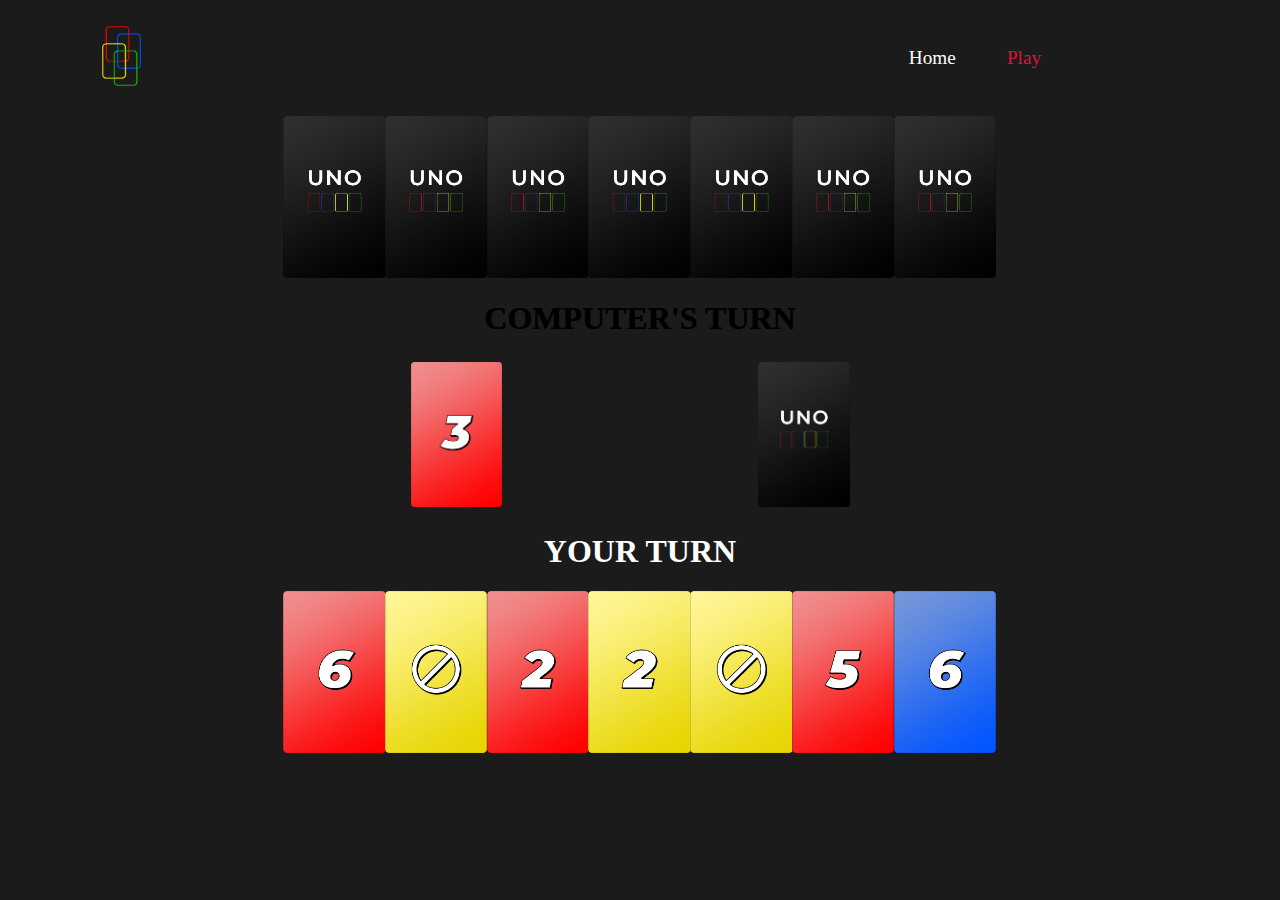
==== Game.html @ f48a2a8b "Second Commit" ====
<html lang="en" dir="ltr">
  <head>
    <meta charset="utf-8">
    <title>Uno Reimagined</title>
    
  </head>
  <body>
  <link href='./Game.css' rel='stylesheet'>
  <header id="header">
    <a href="./UnoWebsite.html">
    <img class="icon" src="./images/icon.png" >
  </a>
      <h1>
        <a class="HomeButton" href="./UnoWebsite.html">Home</a>
      </h1>
      <h1>
        <a class="GameButton" href="./Game.html">Play</a>
      </h1>
  </header>

  <div id="WinPopUp" class="popUp">
    <div class="resultRow">
      <img class="resultImg" src="./images/win.png" alt="">
      <h1 class="resultHeader">You Won!</h1>
      <h6>What do you wanna do now?</h6>
      <div class="row">
        <a class="playButton" href="./Game.html">REMATCH</a>
        <a class="infoButton" href="./UnoWebsite.html">EXIT</a>
      </div>
    </div>
  </div>

  <div id="LossPopUp" class="popUp">
    <div class="resultRow">
      <img src="./images/lose.png" class="resultImg" alt="">
      <h1 class="resultHeader">You Lost! :(</h1>
      <h6>What do you wanna do now?</h6>
      <div class="row">
        <a class="playButton" href="./Game.html">REMATCH</a>
        <a class="infoButton" href="./UnoWebsite.html">EXIT</a>
      </div>
    </div>
  </div>
    

  <div id="WildPopUp" class="popUp">
    <h1 class="chooseCardHeader">Choose a Card</h1>
    <div class="row">
      <div class="col-3">
        <img class="chooseCard" src="./images/BW.png" name="BW" id="playerCard" onclick="playPopUpCard(this)"/>
      </div>
      <div class="col-3">
        <img class="chooseCard" src="./images/GW.png" name="GW" id="playerCard" onclick="playPopUpCard(this)"/>
      </div>
      <div class="col-3">
        <img class="chooseCard" src="./images/RW.png" name="RW" id="playerCard" onclick="playPopUpCard(this)"/>
      </div>
      <div class="col-3">
        <img class="chooseCard" src="./images/YW.png" name="YW" id="playerCard" onclick="playPopUpCard(this)"/>
      </div>
    </div>
  </div>

  <div id="Plus4PopUp" class="popUp">
    <h1 class="chooseCardHeader">Choose a Card</h1>
    <div class="row">
      <div class="col-3">
        <img class="chooseCard" src="./images/BP4.png" name="BP4" id="playerCard" onclick="playPopUpCard(this)"/>
      </div>
      <div class="col-3">
        <img class="chooseCard" src="./images/GP4.png" name="GP4" id="playerCard" onclick="playPopUpCard(this)"/>
      </div>
      <div class="col-3">
        <img class="chooseCard" src="./images/RP4.png" name="RP4" id="playerCard" onclick="playPopUpCard(this)"/>
      </div>
      <div class="col-3">
        <img class="chooseCard" src="./images/YP4.png" name="YP4" id="playerCard" onclick="playPopUpCard(this)"/>
      </div>
    </div>
  </div>

  

  <div class="gameBoard"><div class="computerHand"></div>
  <h1 class="TurnTitles" id="computerTurnText">COMPUTER'S TURN</h1>
    <div id="middleDeck" class="middleDeck">
      <div class="playPile">
        <!-- <img class="playPile" src="./images/Y2.png" id="playCard"> -->
      </div>
      <div class="drawPile">
        <img class="drawPile" src="./images/BackCard.png" id="drawCard" onclick="cardDrew()">
      </div>
     </div>
     <h1 class="TurnTitles" id="playerTurnText">YOUR TURN</h1>
      <div class="playerHand">
          <!-- <img class="playerCard" src="./images/B4.png" id="playerCard" onclick="cardClicked()"/>
          <img class="playerCard" src="./images/Y9.png" id="playerCard" onclick="cardClicked()"/>
          <img class="playerCard" src="./images/Wild.png" id="playerCard" onclick="cardClicked()"/>
          <img class="playerCard" src="./images/R5.png" id="playerCard" onclick="cardClicked()"/>
          <img class="playerCard" src="./images/R7.png" id="playerCard" onclick="cardClicked()"/>
          <img class="playerCard" src="./images/BP2.png" id="playerCard" onclick="cardClicked()"/>
          <img class="playerCard" src="./images/Plus4.png" id="playerCard" onclick="cardClicked()"/> -->
        </div>
      </div>
    </div>
    <script src="./Game.js">
    </script>
  </body>
  </html>
---- Game.css ----
header {
  position:relative;
  margin-top: 2vw;
  width: auto;
  display: flex;
  align-items: right;
  align-content: right;
}

.icon {
  width:3vw;
  height: auto;
  margin-left: 8vw;
}

.homeButton,.gameButton{
  display:inline;
  float:right;
}

.homeButton:hover {
  color: rgb(151, 151, 151);
}

.homeButton {
  margin-left: 60vw;
  font-size: 1.5vw;
  font-weight: 500;
  color: #fff;
  text-decoration: none;
}

.gameButton {
  margin-left: 4vw;
  font-size: 1.5vw;
  font-weight: 500;
  color: crimson;
  text-decoration: none;
}

body {
    margin:auto;
    font-family: Montserrat;
    color: aliceblue;
    background: #1b1b1b;
  }

#WildPopUp, #Plus4PopUp{
    background: rgba(0, 0, 0, 0.89);
    visibility: hidden;
    position: absolute;
    margin-top: 5%;
    margin-left: 20%;
    margin-right: 20%;
    padding: 5% 5% 5% 5%;
    border-radius: 1em;
    background-color: rgba(59, 59, 59, 0.911);
    color: white;
    text-align: center;
    font-size: 1.5vw;
  }

  #LossPopUp, #WinPopUp {
    background: rgba(0, 0, 0, 0.89);
    visibility: hidden;
    position: absolute;
    margin-top: 1%;
    margin-left: 30%;
    margin-right: 30%;
    padding: 5% 5% 5% 5%;
    border-radius: 1em;
    background-color: rgba(59, 59, 59, 0.986);
    color: white;
    text-align: center;
    font-size: 1.5vw;
  }

  .resultHeader{
    margin-top: 3%;
    font-weight: 900;
  }

  .chooseCardHeader {
    margin-top: 0%;
  }

  .chooseCard{
    width: 85%;
    padding-left:5%;
    padding-right:5%;
  
  }

  .resultRow{
    display: block;
    width: 100%;
  }

  .row{
    display: flex;
    width: 100%;
  }

  .col-3{
    width: 25%;
  }

  .resultImg{
    width: 15rem;
  }

  .playButton:hover, .infoButton:hover {
    background-color: rgb(255, 0, 0);
    }
    
    .playButton, .infoButton{
      padding: 1vw 5vw 1vw 5vw;
      background-color:rgba(0, 0, 0, 0.712);
      font-weight:600;
      color: rgb(255, 255, 255);
      border: white solid 2px;
      text-decoration: none;
    }
    
    .playButton {
      border-radius: 1em;
      font-size: 1vw;
      margin-right: 1vw;
    }
    
    .infoButton {
      border-radius: 1em;
      font-size: 1vw;
      margin-left: 1vw;
    }

.gameBoard{
  margin-top: 2vw;
  justify-content: center;
}

.TurnTitles{
  text-align: center;
}

.computerHand{
  display: flex;
  justify-content: center;
}

.computerCard{
  margin-left: -.05vw;
  width: 8%;
  height: auto;
}

.middleDeck{
  margin-left: 15%;
  margin-top: 2vw;
  margin-bottom: 2vw;
  display: flex;
  justify-content: center;
}

.drawPile{
  width: 29%;
  height: auto;
  margin-left: 1vw;
}

.playPile{
  width: 29%;
  height: auto;
  margin-right: .5vw;
}

.playerHand{
  display: block;
  text-align: center;
  justify-content: center;
  margin-bottom: 5vw;
}

.playerCard{
  transition: transform 0.5s ease;
  margin-left: -.05vw;
  width: 8%;
  height: auto;
}

.playerCard:hover{
  transform:translateY(-20px) rotate(-3deg);
  filter: drop-shadow(0 0 0.75rem rgb(0, 0, 0));
}

@keyframes playerTurnGlow {
    from {
        text-shadow: 0 0 15px #00e64d, 0 0 30px #00e64d;
      }
      to {
        text-shadow: 0 0 15px #00e64d;
      }
}

@keyframes computerTurnGlow {
  from {
      text-shadow: 0 0 10px #e60000, 0 0 20px #e60000, 0 0 60px #e60000;
    }
    to {
      text-shadow: 0 0 10px #e60000;
    }
}
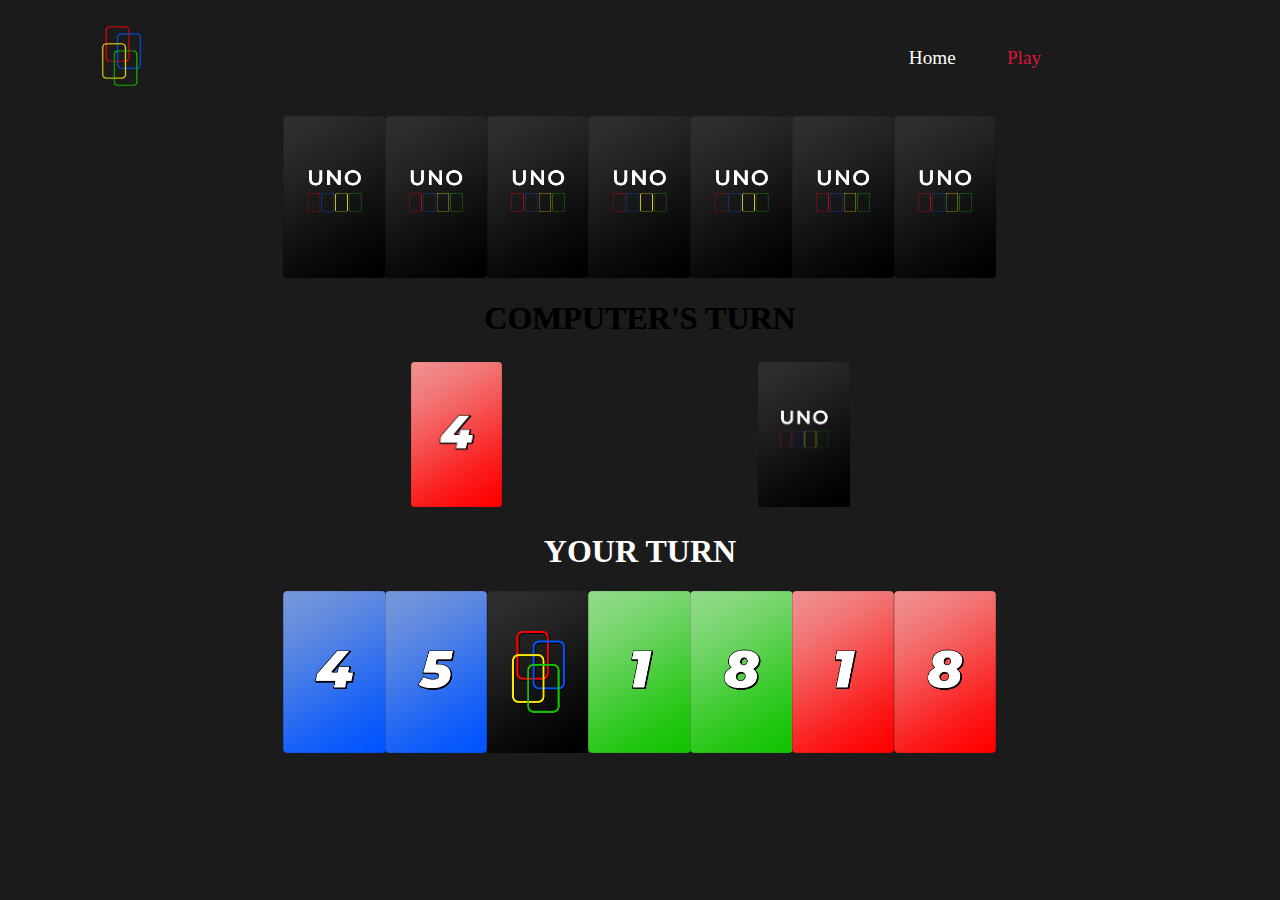
==== commit bd9e5bf7: "Added favicon to Game page" ====
--- a/Game.html
+++ b/Game.html
@@ -2,6 +2,7 @@
   <head>
     <meta charset="utf-8">
     <title>Uno Reimagined</title>
+    <link rel="icon" type="image/x-icon" href="/images/favicon.ico">
     
   </head>
   <body>
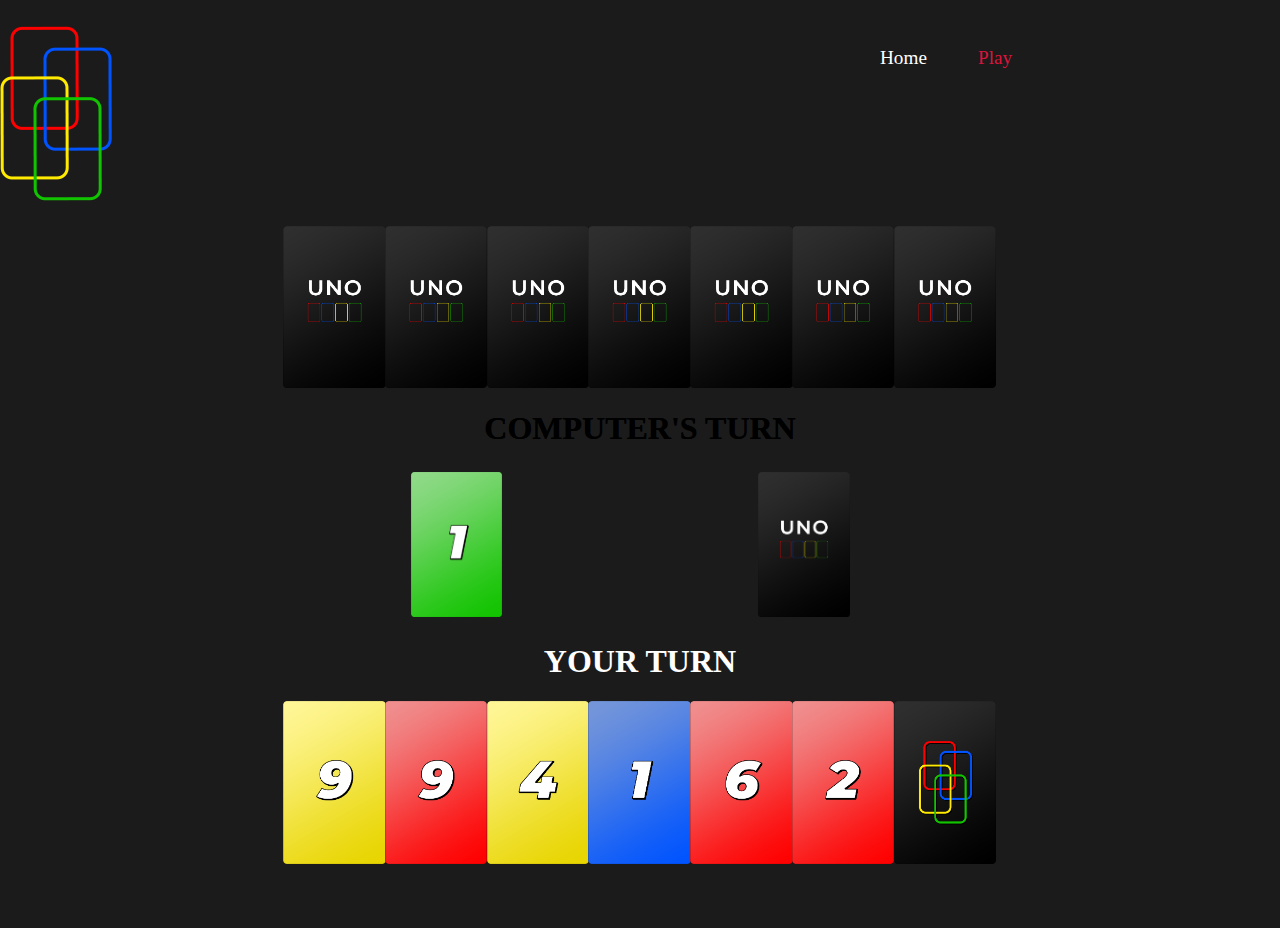
==== commit 77ff4e9a: "Attempt #2 at adding favicon" ====
--- a/Game.html
+++ b/Game.html
@@ -2,14 +2,14 @@
   <head>
     <meta charset="utf-8">
     <title>Uno Reimagined</title>
-    <link rel="icon" type="image/x-icon" href="/images/favicon.ico">
+    <link rel="icon" type="image/jpg" href="/images/favicon.jpg">
     
   </head>
   <body>
   <link href='./Game.css' rel='stylesheet'>
   <header id="header">
     <a href="./UnoWebsite.html">
-    <img class="icon" src="./images/icon.png" >
+    <img class="icongit " src="./images/icon.png" >
   </a>
       <h1>
         <a class="HomeButton" href="./UnoWebsite.html">Home</a>
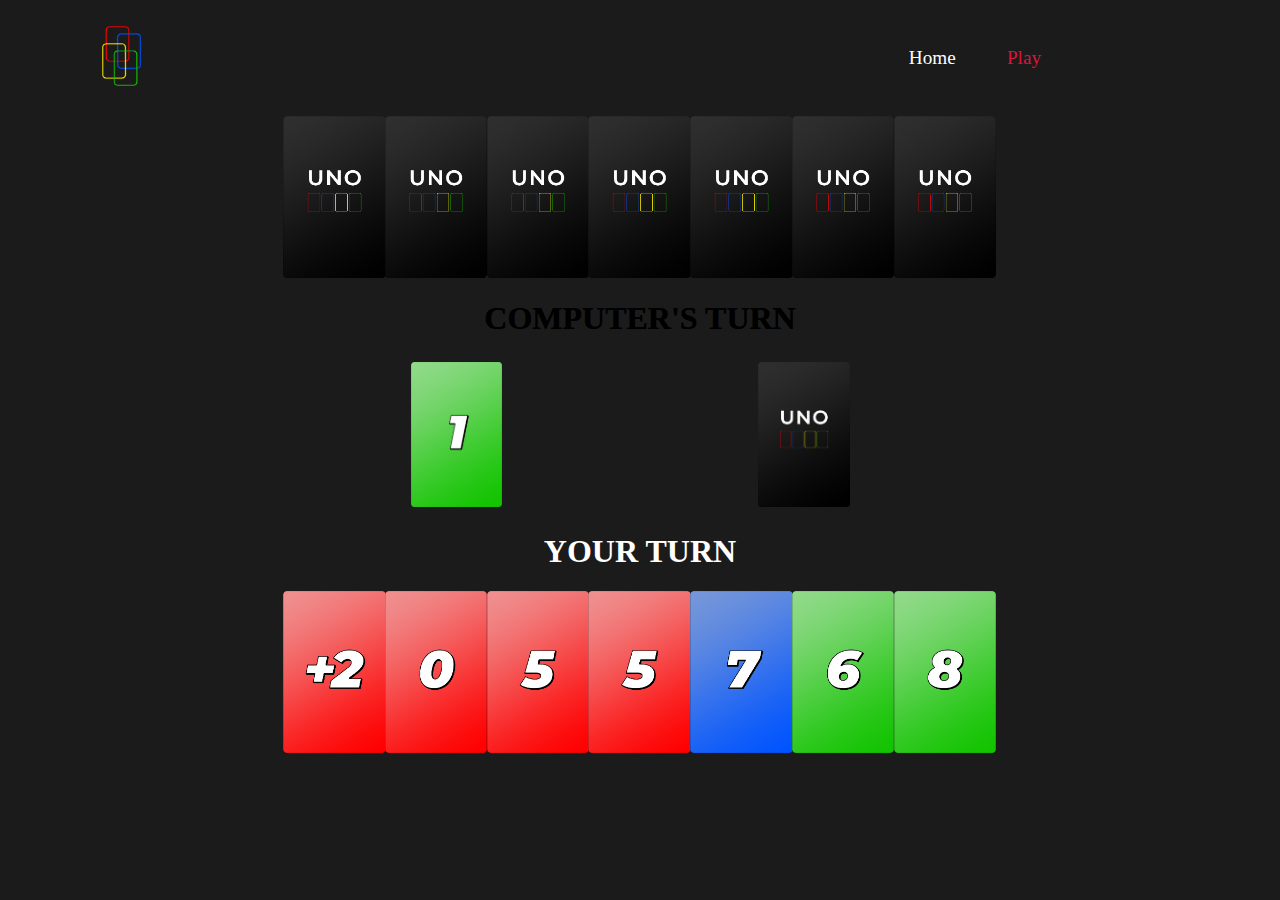
==== commit 33d3a124: "Updated icon" ====
--- a/Game.html
+++ b/Game.html
@@ -2,14 +2,14 @@
   <head>
     <meta charset="utf-8">
     <title>Uno Reimagined</title>
-    <link rel="icon" type="image/jpg" href="/images/favicon.jpg">
-    
+    <link rel="icon" type="image/x-icon" href="./images/favicon.ico">
+    <link href='./Game.css' rel='stylesheet'>
+
   </head>
   <body>
-  <link href='./Game.css' rel='stylesheet'>
   <header id="header">
     <a href="./UnoWebsite.html">
-    <img class="icongit " src="./images/icon.png" >
+    <img class="icon" src="./images/icon.png" >
   </a>
       <h1>
         <a class="HomeButton" href="./UnoWebsite.html">Home</a>
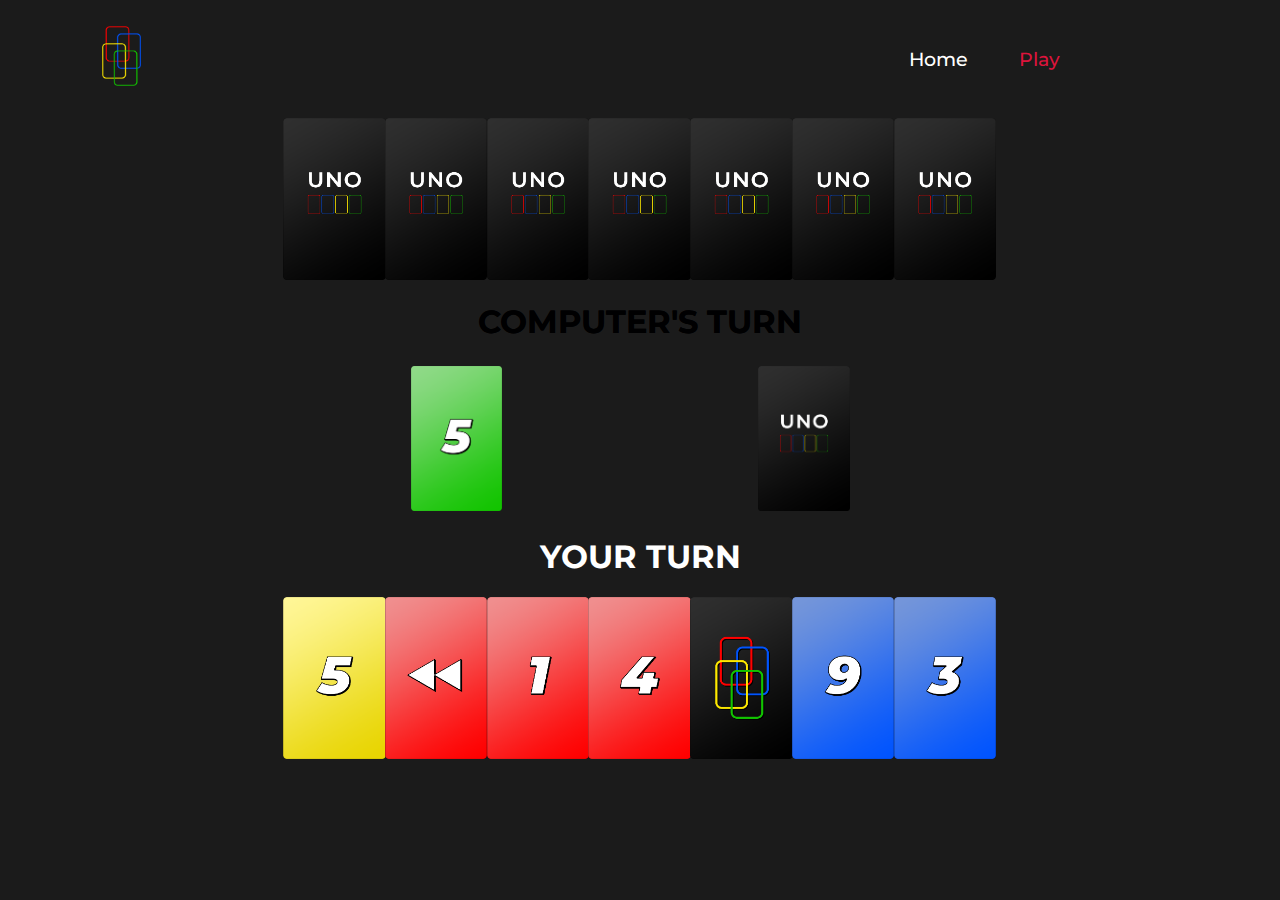
==== commit af4835e3: "Added Montserrat, Google Font" ====
--- a/Game.html
+++ b/Game.html
@@ -4,6 +4,9 @@
     <title>Uno Reimagined</title>
     <link rel="icon" type="image/x-icon" href="./images/favicon.ico">
     <link href='./Game.css' rel='stylesheet'>
+    <link rel="preconnect" href="https://fonts.googleapis.com">
+<link rel="preconnect" href="https://fonts.gstatic.com" crossorigin>
+<link href="https://fonts.googleapis.com/css2?family=Montserrat:ital,wght@0,100;0,200;0,300;0,400;0,500;0,600;0,700;0,800;0,900;1,100;1,200;1,300;1,400;1,500;1,600;1,700;1,800;1,900&display=swap" rel="stylesheet">
 
   </head>
   <body>
--- a/Game.css
+++ b/Game.css
@@ -144,7 +144,8 @@
 }
 
 .computerHand{
-  display: flex;
+  min-height: 160px;
+  text-align: center;
   justify-content: center;
 }
 
@@ -168,6 +169,10 @@
   margin-left: 1vw;
 }
 
+.drawPile img:hover{
+  cursor:pointer !important;
+}
+
 .playPile{
   width: 29%;
   height: auto;
@@ -175,6 +180,7 @@
 }
 
 .playerHand{
+  min-height: 160px;
   display: block;
   text-align: center;
   justify-content: center;
@@ -189,6 +195,7 @@
 }
 
 .playerCard:hover{
+  cursor:pointer !important;
   transform:translateY(-20px) rotate(-3deg);
   filter: drop-shadow(0 0 0.75rem rgb(0, 0, 0));
 }
@@ -209,4 +216,23 @@
     to {
       text-shadow: 0 0 10px #e60000;
     }
+}
+
+@media screen and (max-width: 480px){
+  .playerCard{
+    width: 20% !important;
+  }
+  .gameBoard{
+    margin: 0 !important;
+    padding: 0% 5% 0% 5%;
+  }
+  .computerCard{
+    width: 20% !important;
+  }
+  .drawPile{
+    width: 50% !important;
+  }
+  .playPile{
+    width: 50% !important;
+  }
 }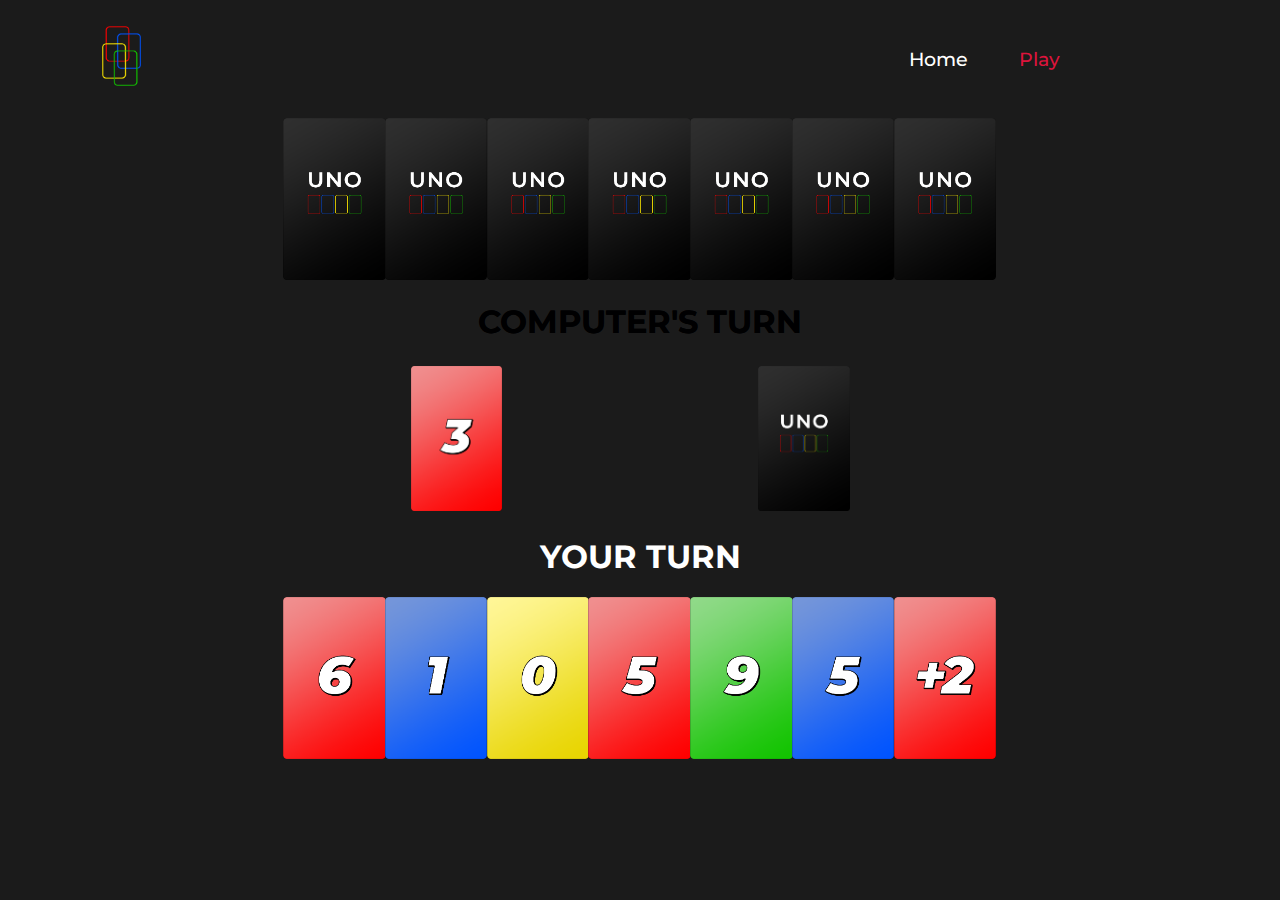
==== commit 34f671c1: "CSS should work on mobile now..." ====
--- a/Game.html
+++ b/Game.html
@@ -5,8 +5,9 @@
     <link rel="icon" type="image/x-icon" href="./images/favicon.ico">
     <link href='./Game.css' rel='stylesheet'>
     <link rel="preconnect" href="https://fonts.googleapis.com">
-<link rel="preconnect" href="https://fonts.gstatic.com" crossorigin>
-<link href="https://fonts.googleapis.com/css2?family=Montserrat:ital,wght@0,100;0,200;0,300;0,400;0,500;0,600;0,700;0,800;0,900;1,100;1,200;1,300;1,400;1,500;1,600;1,700;1,800;1,900&display=swap" rel="stylesheet">
+    <link rel="preconnect" href="https://fonts.gstatic.com" crossorigin>
+    <link href="https://fonts.googleapis.com/css2?family=Montserrat:ital,wght@0,100;0,200;0,300;0,400;0,500;0,600;0,700;0,800;0,900;1,100;1,200;1,300;1,400;1,500;1,600;1,700;1,800;1,900&display=swap" rel="stylesheet">
+    <meta content="width=device-width, initial-scale=1" name="viewport" />
 
   </head>
   <body>
--- a/Game.css
+++ b/Game.css
@@ -40,7 +40,7 @@
 
 body {
     margin:auto;
-    font-family: Montserrat;
+    font-family: 'Montserrat', sans-serif;
     color: aliceblue;
     background: #1b1b1b;
   }
@@ -144,7 +144,7 @@
 }
 
 .computerHand{
-  min-height: 160px;
+  display: flex !important;
   text-align: center;
   justify-content: center;
 }
@@ -218,9 +218,12 @@
     }
 }
 
-@media screen and (max-width: 480px){
+@media (max-width: 480px){
   .playerCard{
     width: 20% !important;
+  }
+  .computerHand{display:
+    flex !important;
   }
   .gameBoard{
     margin: 0 !important;
